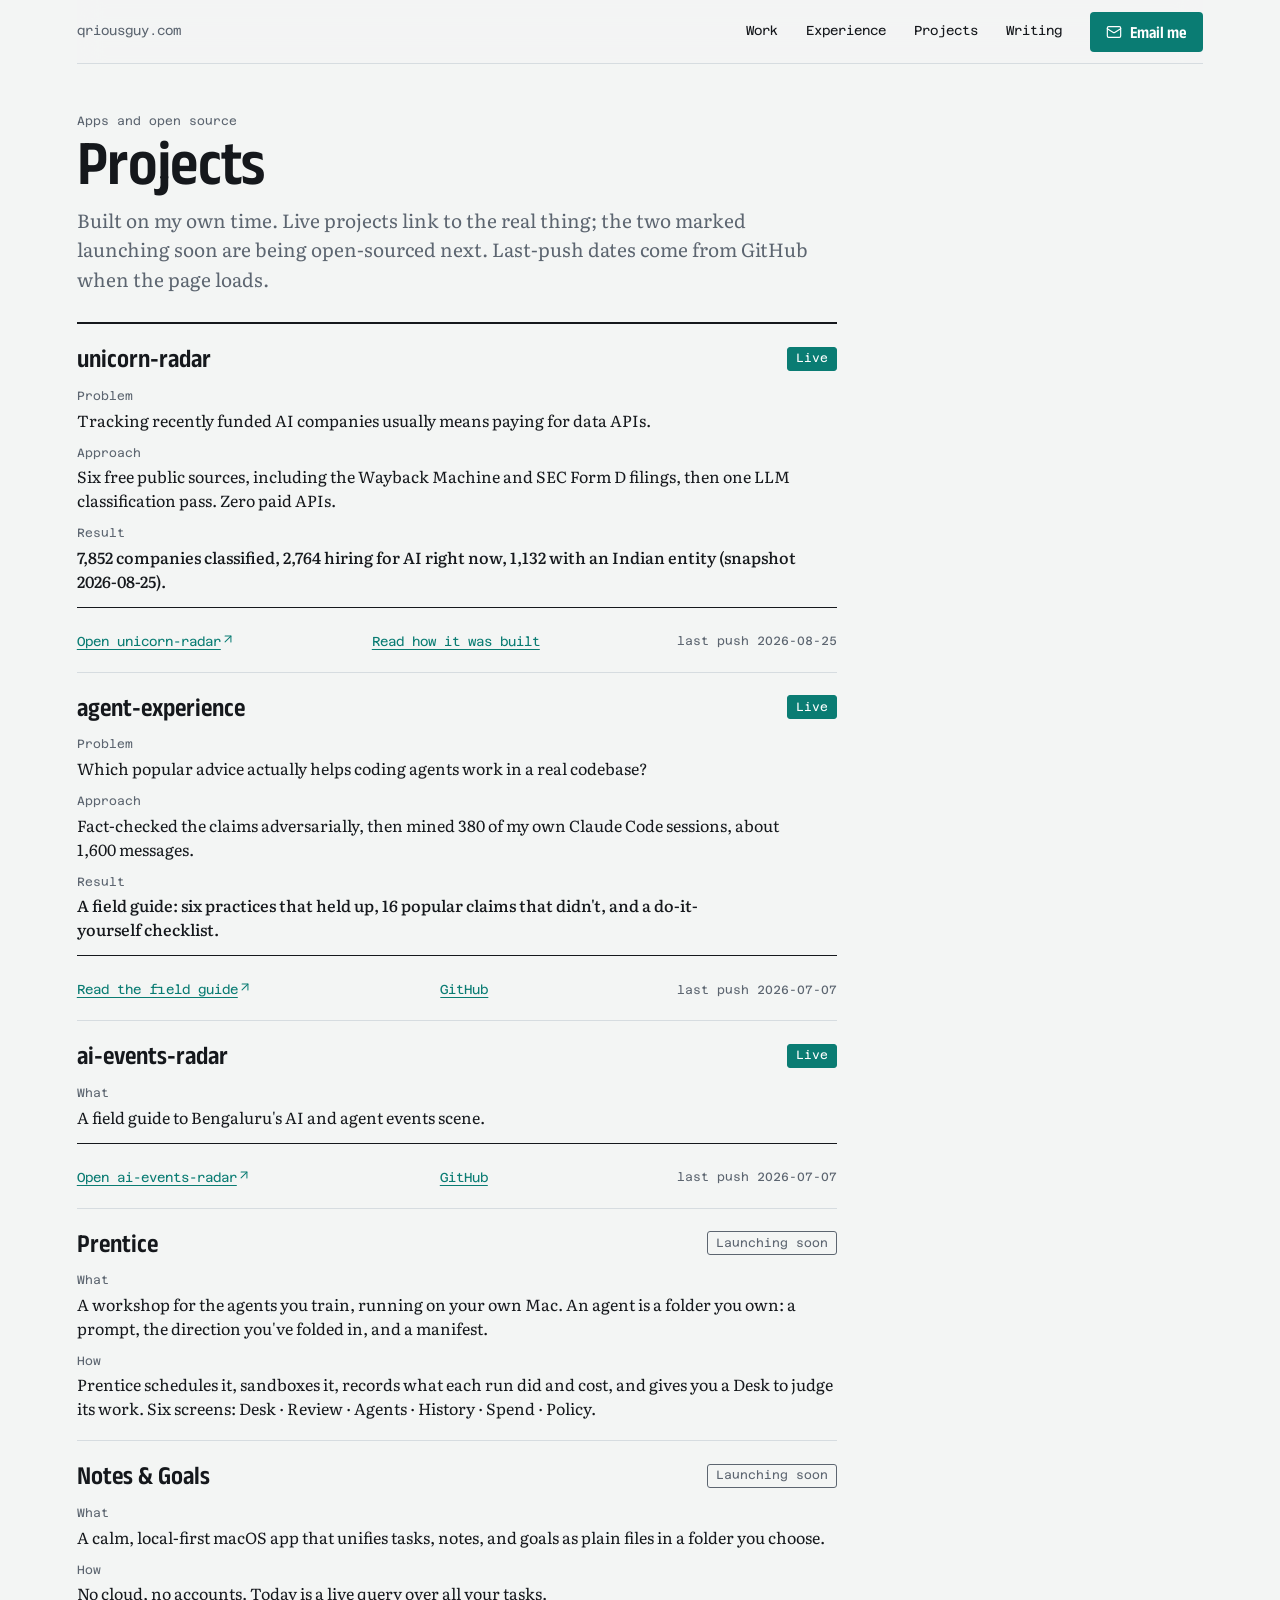
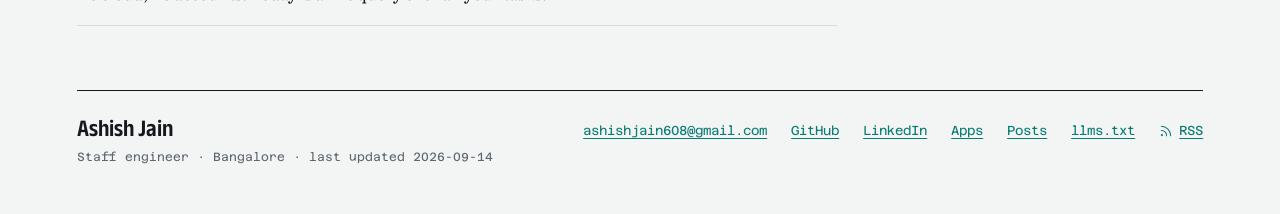
==== apps/index.html @ 2eccb139 "Revamp homepage: A2 Profile Card with receipts, agent-readable profile, command palette, live signal" ====
<!doctype html>
<html lang="en">
<head>
  <meta charset="utf-8">
  <meta name="viewport" content="width=device-width, initial-scale=1">
  <title>Projects — Ashish Jain</title>
  <meta name="description" content="Apps and open-source projects by Ashish Jain: unicorn-radar, agent-experience, ai-events-radar, and the upcoming Prentice and Notes & Goals.">
  <link rel="canonical" href="https://qriousguy.com/apps/">
  <meta property="og:type" content="website">
  <meta property="og:site_name" content="qriousguy.com">
  <meta property="og:title" content="Projects">
  <meta property="og:description" content="Apps and open-source projects by Ashish Jain: unicorn-radar, agent-experience, ai-events-radar, and the upcoming Prentice and Notes & Goals.">
  <meta property="og:url" content="https://qriousguy.com/apps/">
  <meta name="twitter:card" content="summary">
  <meta name="twitter:title" content="Projects">
  <meta name="twitter:description" content="Apps and open-source projects by Ashish Jain: unicorn-radar, agent-experience, ai-events-radar, and the upcoming Prentice and Notes & Goals.">
  <link rel="icon" type="image/svg+xml" href="/favicon.svg">
  <link rel="alternate" type="application/rss+xml" title="Ashish Jain — writing" href="/feed.xml">
  <link rel="preconnect" href="https://fonts.googleapis.com">
  <link rel="preconnect" href="https://fonts.gstatic.com" crossorigin>
  <link href="https://fonts.googleapis.com/css2?family=Anek+Latin:wdth,wght@75..125,400..700&family=Literata:opsz,wght@7..72,400;7..72,500&family=Azeret+Mono:wght@400;500&display=swap" rel="stylesheet">
  <link rel="stylesheet" href="/style.css">
</head>
<body>
<a class="skip-link" href="#main">Skip to content</a>
<div class="page">

  <nav class="nav" aria-label="Primary">
    <a class="home" href="/">qriousguy.com</a>
    <div class="right">
      <ul>
        <li><a href="/#work">Work</a></li>
        <li><a href="/#experience">Experience</a></li>
        <li><a href="/apps/">Projects</a></li>
        <li><a href="/posts/">Writing</a></li>
      </ul>
      <a class="btn" href="mailto:ashishjain608@gmail.com">
        <svg width="16" height="16" viewBox="0 0 24 24" fill="none" stroke="currentColor" stroke-width="1.75" stroke-linecap="round" stroke-linejoin="round" aria-hidden="true"><rect width="20" height="16" x="2" y="4" rx="2"/><path d="m22 7-8.97 5.7a1.94 1.94 0 0 1-2.06 0L2 7"/></svg>
        Email me
      </a>
    </div>
  </nav>

  <main id="main">
    <section class="doc">
      <div class="enter" style="--i:0">
        <p class="label">Apps and open source</p>
        <h1>Projects</h1>
        <p class="dek" style="margin-top:14px">Built on my own time. Live projects link to the real thing; the two marked launching soon are being open-sourced next. Last-push dates come from GitHub when the page loads.</p>
      </div>
      <div class="list enter" style="--i:1">
        <article class="proj" style="border-top:0;padding-top:20px">
          <div class="head"><h3>unicorn-radar</h3><span class="tag live">Live</span></div>
          <dl>
            <div><dt>Problem</dt><dd>Tracking recently funded AI companies usually means paying for data APIs.</dd></div>
            <div><dt>Approach</dt><dd>Six free public sources, including the Wayback Machine and SEC Form D filings, then one LLM classification pass. Zero paid APIs.</dd></div>
            <div><dt>Result</dt><dd class="result">7,852 companies classified, 2,764 hiring for AI right now, 1,132 with an Indian entity (snapshot 2026-08-25).</dd></div>
          </dl>
          <p class="foot"><a href="https://qriousguy.com/unicorn-radar-site/">Open unicorn-radar<svg width="14" height="14" viewBox="0 0 24 24" fill="none" stroke="currentColor" stroke-width="1.75" stroke-linecap="round" stroke-linejoin="round" aria-hidden="true"><path d="M7 7h10v10"/><path d="M7 17 17 7"/></svg></a><a href="/posts/six-free-sources-one-llm.html">Read how it was built</a><span class="push num" data-repo="unicorn-radar-site">last push 2026-08-25</span></p>
        </article>
        <article class="proj" style="border-top:0">
          <div class="head"><h3>agent-experience</h3><span class="tag live">Live</span></div>
          <dl>
            <div><dt>Problem</dt><dd>Which popular advice actually helps coding agents work in a real codebase?</dd></div>
            <div><dt>Approach</dt><dd>Fact-checked the claims adversarially, then mined 380 of my own Claude Code sessions, about 1,600 messages.</dd></div>
            <div><dt>Result</dt><dd class="result">A field guide: six practices that held up, 16 popular claims that didn't, and a do-it-yourself checklist.</dd></div>
          </dl>
          <p class="foot"><a href="https://qriousguy.com/agent-experience/">Read the field guide<svg width="14" height="14" viewBox="0 0 24 24" fill="none" stroke="currentColor" stroke-width="1.75" stroke-linecap="round" stroke-linejoin="round" aria-hidden="true"><path d="M7 7h10v10"/><path d="M7 17 17 7"/></svg></a><a href="https://github.com/Ashishjain608/agent-experience">GitHub</a><span class="push num" data-repo="agent-experience">last push 2026-07-07</span></p>
        </article>
        <article class="proj" style="border-top:0">
          <div class="head"><h3>ai-events-radar</h3><span class="tag live">Live</span></div>
          <dl><div><dt>What</dt><dd>A field guide to Bengaluru's AI and agent events scene.</dd></div></dl>
          <p class="foot"><a href="https://qriousguy.com/ai-events-radar/">Open ai-events-radar<svg width="14" height="14" viewBox="0 0 24 24" fill="none" stroke="currentColor" stroke-width="1.75" stroke-linecap="round" stroke-linejoin="round" aria-hidden="true"><path d="M7 7h10v10"/><path d="M7 17 17 7"/></svg></a><a href="https://github.com/Ashishjain608/ai-events-radar">GitHub</a><span class="push num" data-repo="ai-events-radar">last push 2026-07-07</span></p>
        </article>
        <article class="proj" style="border-top:0">
          <div class="head"><h3>Prentice</h3><span class="tag soon">Launching soon</span></div>
          <dl>
            <div><dt>What</dt><dd>A workshop for the agents you train, running on your own Mac. An agent is a folder you own: a prompt, the direction you've folded in, and a manifest.</dd></div>
            <div><dt>How</dt><dd>Prentice schedules it, sandboxes it, records what each run did and cost, and gives you a Desk to judge its work. Six screens: Desk · Review · Agents · History · Spend · Policy.</dd></div>
          </dl>
        </article>
        <article class="proj" style="border-top:0">
          <div class="head"><h3>Notes &amp; Goals</h3><span class="tag soon">Launching soon</span></div>
          <dl>
            <div><dt>What</dt><dd>A calm, local-first macOS app that unifies tasks, notes, and goals as plain files in a folder you choose.</dd></div>
            <div><dt>How</dt><dd>No cloud, no accounts. Today is a live query over all your tasks.</dd></div>
          </dl>
        </article>
      </div>
    </section>
  </main>

  <footer class="foot">
    <div class="who"><b>Ashish Jain</b><span class="num">Staff engineer · Bangalore · last updated 2026-09-14</span></div>
    <ul>
      <li><a href="mailto:ashishjain608@gmail.com">ashishjain608@gmail.com</a></li>
      <li><a href="https://github.com/Ashishjain608">GitHub</a></li>
      <li><a href="https://www.linkedin.com/in/ashishjain608">LinkedIn</a></li>
      <li><a href="/apps/">Apps</a></li>
      <li><a href="/posts/">Posts</a></li>
      <li><a href="/llms.txt">llms.txt</a></li>
      <li><a href="/feed.xml"><svg width="14" height="14" viewBox="0 0 24 24" fill="none" stroke="currentColor" stroke-width="1.75" stroke-linecap="round" stroke-linejoin="round" aria-hidden="true"><path d="M4 11a9 9 0 0 1 9 9"/><path d="M4 4a16 16 0 0 1 16 16"/><circle cx="5" cy="19" r="1"/></svg>RSS</a></li>
    </ul>
  </footer>
</div>
</body>
</html>
<script>
document.querySelectorAll('[data-repo]').forEach(function (el) {
  fetch('https://api.github.com/repos/Ashishjain608/' + el.dataset.repo).then(function (r) { return r.ok ? r.json() : null; })
    .then(function (d) { if (d && d.pushed_at) el.textContent = 'last push ' + d.pushed_at.slice(0, 10); }).catch(function () {});
});
</script>
---- style.css ----
/* qriousguy.com — A2 Profile Card design system.
   Palette: ground #F3F5F4 · ink #15181C · muted #5C6570 · teal #0A7C73
   Type: Anek Latin (display, condensed), Literata (body), Azeret Mono (labels, data) */

:root {
  color-scheme: light;
  --ground: #F3F5F4;
  --surface: #FFFFFF;
  --ink: #15181C;
  --muted: #5C6570;
  --hair: #D6DCE0;
  --hair2: #E1E6E9;
  --teal: #0A7C73;
  --teal-dk: #075E57;
  --teal-soft: #E6F2F0;
  --sel: #CFE7E4;
  --bar: #8E989F;
  --btn-border: #C3CBD1;
  --sans: "Anek Latin", "Avenir Next Condensed", "Arial Narrow", sans-serif;
  --serif: Literata, Georgia, "Times New Roman", serif;
  --mono: "Azeret Mono", ui-monospace, Menlo, monospace;
  --gutter: clamp(20px, 6vw, 120px);
}

*, *::before, *::after { box-sizing: border-box; }
html { scroll-behavior: smooth; }
@media (prefers-reduced-motion: reduce) { html { scroll-behavior: auto; } }
body {
  margin: 0;
  background: var(--ground);
  color: var(--ink);
  font: 17px/1.55 var(--serif);
  -webkit-font-smoothing: antialiased;
  text-wrap: pretty;
}
.page { max-width: 1440px; margin: 0 auto; padding: 0 var(--gutter) 48px; }
h1, h2, h3, h4 { margin: 0; font-family: var(--sans); font-stretch: 87.5%; font-weight: 600; text-wrap: balance; }
h2 { font-size: clamp(30px, 3vw, 38px); line-height: 1.1; }
h3 { font-size: 26px; line-height: 1.1; }
p, dl, dd, ul { margin: 0; }
ul { padding: 0; list-style: none; }
a { color: var(--teal); text-decoration-thickness: 1px; text-underline-offset: 3px; }
a:hover { color: var(--teal-dk); }
::selection { background: var(--sel); }
:focus-visible { outline: 2px solid var(--teal); outline-offset: 3px; }
svg { flex-shrink: 0; }
.mono { font-family: var(--mono); font-size: 13px; }
.label { font-family: var(--mono); font-size: 12px; color: var(--muted); }
.num { font-variant-numeric: tabular-nums; }
.skip-link { position: absolute; left: -999px; top: 8px; background: var(--ink); color: #fff; padding: 8px 12px; z-index: 10; }
.skip-link:focus { left: 8px; }
.sr-only { position: absolute; width: 1px; height: 1px; overflow: hidden; clip: rect(0 0 0 0); white-space: nowrap; }

/* Nav */
.nav { display: flex; align-items: center; justify-content: space-between; gap: 16px; min-height: 64px; border-bottom: 1px solid var(--hair); }
.nav .home { font-family: var(--mono); font-size: 13px; color: var(--muted); text-decoration: none; }
.nav .right { display: flex; align-items: center; gap: 28px; }
.nav ul { display: flex; align-items: center; gap: 28px; font-family: var(--mono); font-size: 13px; }
.nav ul a { color: var(--ink); text-decoration: none; padding-block: 10px; }
.nav ul a:hover { color: var(--teal); }
.btn { display: inline-flex; align-items: center; justify-content: center; gap: 8px; min-height: 40px; padding: 0 16px; background: var(--teal); color: #fff; border: 0; border-radius: 4px; text-decoration: none; font-family: var(--sans); font-stretch: 87.5%; font-weight: 600; font-size: 17px; cursor: pointer; transition: background 150ms ease-out, transform 150ms ease-out; }
.btn:hover { background: var(--teal-dk); color: #fff; }
.btn:active { transform: scale(.96); }
.btn.big { min-height: 52px; font-size: 20px; }
.btn.ghost { background: transparent; color: var(--ink); border: 1px solid var(--btn-border); font-weight: 500; font-size: 15px; min-height: 44px; }
.btn.ghost:hover { background: var(--surface); color: var(--ink); }
.search-btn { display: inline-flex; align-items: center; gap: 8px; min-height: 40px; padding: 0 10px; background: none; border: 1px solid var(--hair); border-radius: 4px; color: var(--muted); font-family: var(--mono); font-size: 12px; cursor: pointer; transition: border-color 150ms ease-out, color 150ms ease-out; }
.search-btn:hover { color: var(--ink); border-color: var(--btn-border); }
.kbd { font-family: var(--mono); font-size: 11px; border: 1px solid var(--hair); border-bottom-width: 2px; border-radius: 3px; padding: 1px 5px; color: var(--ink); background: var(--surface); }

/* Hero */
.hero { display: grid; grid-template-columns: minmax(0, 760px) 320px; justify-content: space-between; column-gap: 64px; row-gap: 40px; align-items: start; padding-block: 56px 64px; }
.hero .lead { display: flex; flex-direction: column; gap: 32px; }
.hero .kicker { font-family: var(--mono); font-size: 14px; color: var(--muted); }
.hero h1 { font-stretch: 75%; font-weight: 700; font-size: clamp(64px, 9vw, 128px); line-height: .86; letter-spacing: -.015em; margin-top: 16px; }
.hero .claim { font-family: var(--sans); font-stretch: 87.5%; font-weight: 600; font-size: clamp(30px, 3.4vw, 46px); line-height: 1.04; letter-spacing: -.01em; text-wrap: balance; }
.hero .intro { max-width: 680px; font-size: 19px; line-height: 1.6; margin-top: 16px; }

/* Key figures with receipts */
.figs-wrap { display: flex; flex-direction: column; gap: 12px; }
.figs { display: grid; grid-template-columns: repeat(4, minmax(0, 1fr)); column-gap: 16px; border-top: 1px solid var(--ink); }
.fig { display: flex; flex-direction: column; gap: 8px; padding: 16px 8px 12px; margin: 0 -8px; background: none; border: 0; border-radius: 4px; text-align: left; font: inherit; color: inherit; cursor: pointer; min-height: 44px; transition: background 150ms ease-out, transform 150ms ease-out; }
.fig:hover { background: var(--hair2); }
.fig:active { transform: scale(.98); }
.fig[aria-expanded="true"] { background: var(--teal-soft); }
.fig .big { font-family: var(--sans); font-stretch: 87.5%; font-weight: 600; font-size: clamp(36px, 4vw, 50px); line-height: .95; font-variant-numeric: tabular-nums; }
.fig .cap { font-size: 16px; line-height: 1.4; color: var(--muted); }
.fig .rc { display: none; }
.receipt { display: grid; grid-template-columns: repeat(3, minmax(0, 1fr)); gap: 12px 20px; padding: 12px 14px; border: 1px solid var(--hair); border-radius: 4px; background: var(--surface); font-size: 14px; line-height: 1.45; }
.receipt div { display: grid; gap: 2px; }
.receipt .k { font-family: var(--mono); font-size: 11px; letter-spacing: .04em; text-transform: uppercase; color: var(--muted); }
.receipt a { word-break: break-all; }

/* Profile card */
.card { display: flex; flex-direction: column; gap: 20px; background: var(--surface); border: 1px solid var(--hair); border-radius: 4px; padding: 24px; }
.card .status { display: flex; align-items: center; gap: 8px; font-family: var(--mono); font-size: 12px; color: var(--muted); }
.card .status .dot { width: 8px; height: 8px; border-radius: 50%; background: var(--teal); }
.card .status .on { color: var(--teal); font-weight: 500; }
.card .status .upd { margin-left: auto; }
.card .avail { font-size: 17px; line-height: 1.45; margin-top: 8px; }
.card .cta { display: flex; flex-direction: column; gap: 10px; }
.card .cta .addr { font-family: var(--mono); font-size: 13px; text-align: center; }
.card .links { display: flex; flex-direction: column; gap: 10px; padding-top: 20px; border-top: 1px solid var(--hair); }
.card .links a { display: flex; align-items: center; gap: 10px; font-size: 16px; color: var(--ink); text-decoration: none; min-height: 28px; }
.card .links a:hover { color: var(--teal); }
.card .links .h { font-family: var(--mono); font-size: 12px; color: var(--teal); }
.card dl { display: grid; grid-template-columns: 84px minmax(0, 1fr); row-gap: 10px; column-gap: 12px; align-items: baseline; padding-top: 20px; border-top: 1px solid var(--hair); }
.card dt { font-family: var(--mono); font-size: 12px; color: var(--muted); }
.card dd { font-size: 16px; line-height: 1.45; }

/* Sections */
.section { display: flex; flex-direction: column; gap: 32px; padding-block: 56px; border-top: 1px solid var(--hair); }
.sec-head { display: flex; flex-direction: column; gap: 10px; }
.sec-head .row { display: flex; align-items: baseline; justify-content: space-between; gap: 24px; flex-wrap: wrap; }
.sec-head .sub { font-size: 17px; line-height: 1.5; color: var(--muted); }
.arrow-link { display: inline-flex; align-items: center; gap: 6px; font-family: var(--mono); font-size: 13px; }

/* Case studies */
.cases { display: grid; grid-template-columns: repeat(2, minmax(0, 1fr)); column-gap: 56px; row-gap: 40px; }
.case { display: flex; flex-direction: column; gap: 16px; padding-top: 20px; border-top: 2px solid var(--ink); }
.case .head, .proj .head { display: flex; align-items: center; justify-content: space-between; gap: 12px; }
.case h3 { font-size: 30px; }
.case .summary { font-size: 19px; line-height: 1.5; }
.tag { display: inline-flex; align-items: center; height: 24px; padding: 0 8px; border: 1px solid var(--ink); border-radius: 3px; font-family: var(--mono); font-size: 12px; color: var(--ink); white-space: nowrap; }
.tag.live { background: var(--teal); border-color: var(--teal); color: #fff; }
.tag.soon { border-color: var(--muted); color: var(--muted); }
.tag.upcoming { border: 1px dashed var(--muted); color: var(--muted); height: 22px; padding: 0 7px; }
.par { display: grid; grid-template-columns: 96px minmax(0, 1fr); column-gap: 20px; row-gap: 14px; align-items: baseline; padding-top: 16px; border-top: 1px solid var(--hair); }
.par dt { font-family: var(--mono); font-size: 12px; color: var(--muted); }
.par dd { font-size: 16px; line-height: 1.55; }
.par dd.result { font-weight: 500; }

/* Experience */
.timeline { display: flex; flex-direction: column; border-top: 1px solid var(--hair); }
.trow { display: grid; grid-template-columns: 300px minmax(0, 1fr); column-gap: 40px; align-items: center; min-height: 60px; border-bottom: 1px solid var(--hair2); }
.trow:last-of-type { border-bottom-color: var(--hair); }
.trow .who { display: flex; flex-direction: column; gap: 2px; padding-block: 10px; }
.trow .who b { font-size: 17px; font-weight: 500; }
.trow .who span { font-family: var(--mono); font-size: 12px; color: var(--muted); }
.trow .track { position: relative; height: 14px; }
.trow .bar { position: absolute; top: 0; height: 14px; background: var(--bar); }
.trow .bar.now { background: var(--ink); }
.trow .mark { position: absolute; left: 0; top: 0; width: 14px; height: 14px; border: 2px solid var(--ink); border-radius: 50%; }
.axis { display: grid; grid-template-columns: 300px minmax(0, 1fr); column-gap: 40px; height: 32px; font-family: var(--mono); font-size: 12px; color: var(--muted); }
.axis div { position: relative; }
.axis div span { position: absolute; top: 10px; transform: translateX(-50%); }
.also { display: grid; grid-template-columns: 300px minmax(0, 1fr); column-gap: 40px; align-items: baseline; }
.also ul { display: grid; grid-template-columns: repeat(2, minmax(0, 1fr)); gap: 8px 40px; font-size: 17px; line-height: 1.5; }

/* Projects */
.projects { display: grid; grid-template-columns: repeat(3, minmax(0, 1fr)); column-gap: 40px; row-gap: 40px; }
.proj { display: flex; flex-direction: column; gap: 14px; padding-top: 18px; border-top: 2px solid var(--ink); }
.proj dl { display: flex; flex-direction: column; gap: 12px; }
.proj dl div { display: flex; flex-direction: column; gap: 2px; }
.proj dt { font-family: var(--mono); font-size: 12px; color: var(--muted); }
.proj dd { font-size: 16px; line-height: 1.5; }
.proj dd.result { font-weight: 500; }
.proj .foot { display: flex; flex-wrap: wrap; align-items: center; gap: 4px 12px; font-family: var(--mono); font-size: 13px; }
.proj .foot .push { font-size: 12px; color: var(--muted); }
.more { display: flex; flex-direction: column; gap: 16px; padding-top: 18px; border-top: 2px solid var(--ink); }
.more article { display: flex; flex-direction: column; gap: 6px; }
.more article + article { padding-top: 16px; border-top: 1px solid var(--hair); }
.more h3 { font-size: 21px; line-height: 1.15; }
.more p { font-size: 16px; line-height: 1.5; }
.more .foot { font-family: var(--mono); font-size: 12px; display: flex; flex-wrap: wrap; gap: 4px 12px; }
.more .foot .push { color: var(--muted); }

/* Writing */
.writing { display: grid; grid-template-columns: minmax(0, 760px) 320px; justify-content: space-between; column-gap: 64px; row-gap: 32px; }
.post-card { display: flex; flex-direction: column; gap: 12px; padding-top: 20px; border-top: 2px solid var(--ink); }
.post-card .meta { display: flex; align-items: center; gap: 10px; font-family: var(--mono); font-size: 12px; color: var(--muted); }
.post-card .meta time { color: var(--ink); }
.post-card h3 { font-size: clamp(28px, 3vw, 36px); line-height: 1.06; }
.post-card h3 a { color: var(--ink); text-decoration: none; }
.post-card h3 a:hover { color: var(--teal); }
.post-card .dek { font-size: 19px; line-height: 1.55; }
.post-card .arrow-link { align-self: flex-start; }
.nextup { display: flex; flex-direction: column; gap: 4px; padding-top: 20px; border-top: 2px solid var(--ink); }
.nextup .label { margin-bottom: 6px; }
.nextup li { display: flex; flex-direction: column; align-items: flex-start; gap: 6px; padding-block: 12px; border-bottom: 1px solid var(--hair); }
.nextup li:last-child { border-bottom: 0; }
.nextup li span:last-child { font-size: 17px; line-height: 1.4; color: var(--muted); }

/* Contact */
.contact { padding-block: 0 56px; }
.contact-box { display: grid; grid-template-columns: minmax(0, 1fr) 320px; column-gap: 80px; row-gap: 32px; align-items: center; background: var(--surface); border: 1px solid var(--hair); border-radius: 4px; padding: clamp(24px, 4vw, 48px); }
.contact-box .text { display: flex; flex-direction: column; gap: 28px; }
.contact-box h2 { font-size: clamp(34px, 3.4vw, 46px); line-height: 1.04; }
.contact-box .pitch { max-width: 620px; font-size: 19px; line-height: 1.5; margin-top: 12px; }
.offers { display: grid; grid-template-columns: repeat(3, minmax(0, 1fr)); gap: 16px 32px; }
.offers li { display: flex; flex-direction: column; gap: 6px; padding-top: 14px; border-top: 1px solid var(--hair); }
.offers b { font-family: var(--sans); font-stretch: 87.5%; font-weight: 600; font-size: 22px; line-height: 1.15; }
.offers span { font-size: 16px; line-height: 1.5; color: var(--muted); }
.contact-box .cta { display: flex; flex-direction: column; gap: 12px; }
.contact-box .cta .addr { font-family: var(--mono); font-size: 14px; text-align: center; }
.contact-box .cta .pair { display: grid; grid-template-columns: repeat(2, minmax(0, 1fr)); gap: 10px; margin-top: 6px; }

/* For agents */
.agents { display: grid; grid-template-columns: minmax(0, 760px) 320px; justify-content: space-between; column-gap: 64px; row-gap: 24px; }
.agents .text { display: flex; flex-direction: column; gap: 14px; }
.agents .text p { font-size: 17px; line-height: 1.55; }
.agents .files { display: flex; flex-direction: column; border-top: 2px solid var(--ink); }
.agents .files a { display: flex; justify-content: space-between; gap: 12px; align-items: baseline; padding-block: 12px; border-bottom: 1px solid var(--hair); text-decoration: none; color: var(--ink); min-height: 44px; }
.agents .files a:hover { color: var(--teal); }
.agents .files .n { font-family: var(--mono); font-size: 14px; }
.agents .files .d { font-size: 13px; color: var(--muted); text-align: right; }
.prompt { display: flex; flex-direction: column; gap: 10px; padding: 14px 16px; border: 1px solid var(--hair); border-radius: 4px; background: var(--surface); }
.prompt code { font-family: var(--mono); font-size: 13px; line-height: 1.5; color: var(--ink); word-break: break-word; }
.prompt .row { display: flex; align-items: center; gap: 12px; flex-wrap: wrap; }
.prompt .row span { font-family: var(--mono); font-size: 12px; color: var(--muted); }

/* Footer */
.foot { display: flex; justify-content: space-between; align-items: flex-start; gap: 24px 40px; flex-wrap: wrap; padding-top: 24px; border-top: 1px solid var(--ink); }
.foot .who { display: flex; flex-direction: column; gap: 6px; }
.foot .who b { font-family: var(--sans); font-stretch: 87.5%; font-weight: 600; font-size: 24px; line-height: 1.1; }
.foot .who span { font-family: var(--mono); font-size: 12px; color: var(--muted); }
.foot ul { display: flex; align-items: center; gap: 12px 24px; flex-wrap: wrap; font-family: var(--mono); font-size: 13px; }
.foot ul a { display: inline-flex; align-items: center; gap: 6px; min-height: 32px; }
.budget { width: 100%; font-family: var(--mono); font-size: 12px; color: var(--muted); display: flex; flex-wrap: wrap; gap: 6px 16px; }

/* Command palette */
dialog.pal { border: 1px solid var(--hair); border-radius: 6px; padding: 0; width: min(560px, 92vw); background: var(--surface); color: var(--ink); box-shadow: 0 1px 2px rgba(21,24,28,.06), 0 16px 40px rgba(21,24,28,.14); }
dialog.pal::backdrop { background: rgba(21,24,28,.45); }
.pal input { width: 100%; font: 17px var(--serif); padding: 16px 18px; border: 0; border-bottom: 1px solid var(--hair2); background: transparent; color: var(--ink); outline: 0; }
.pal ul { padding: 8px; max-height: 340px; overflow: auto; display: grid; gap: 2px; }
.pal li { display: flex; justify-content: space-between; gap: 12px; padding: 10px 12px; border-radius: 4px; font-family: var(--sans); font-stretch: 87.5%; font-size: 17px; cursor: pointer; min-height: 44px; align-items: center; }
.pal li[aria-selected="true"] { background: var(--teal-soft); }
.pal li .label { font-size: 11px; white-space: nowrap; }
.pal .empty { padding: 18px 12px; color: var(--muted); font-size: 15px; }

/* Secondary pages: apps, posts index, post, 404 */
.doc { max-width: 760px; display: flex; flex-direction: column; gap: 28px; padding-block: 48px 64px; }
.doc h1 { font-size: clamp(40px, 5vw, 64px); line-height: .96; letter-spacing: -.01em; }
.doc .dek { font-size: 19px; line-height: 1.55; color: var(--muted); }
.list { display: flex; flex-direction: column; border-top: 2px solid var(--ink); }
.list > * { padding-block: 20px; border-bottom: 1px solid var(--hair); }
.post { max-width: 720px; padding-block: 48px 64px; }
.post .back { font-family: var(--mono); font-size: 13px; display: inline-flex; align-items: center; gap: 6px; }
.post h1 { font-size: clamp(36px, 4.5vw, 56px); line-height: 1; margin-top: 20px; }
.post .post-meta { font-family: var(--mono); font-size: 13px; color: var(--muted); margin: 14px 0 32px; }
.post h2 { font-size: 28px; margin: 40px 0 12px; }
.post p { margin-bottom: 18px; font-size: 18px; line-height: 1.65; }
.post ul { list-style: disc; padding-left: 22px; margin-bottom: 18px; }
.post li { margin-bottom: 6px; font-size: 18px; line-height: 1.6; }
.post code { font-family: var(--mono); font-size: .86em; background: var(--surface); border: 1px solid var(--hair2); border-radius: 3px; padding: 1px 5px; }
.post pre { background: var(--surface); border: 1px solid var(--hair); border-radius: 4px; padding: 14px 16px; overflow-x: auto; margin-bottom: 18px; }
.post pre code { border: 0; padding: 0; background: none; font-size: 14px; }
.post-foot { margin-top: 40px; padding-top: 20px; border-top: 1px solid var(--hair); }
.lost { display: flex; flex-direction: column; gap: 16px; padding-block: 96px; max-width: 640px; }
.lost h1 { font-size: clamp(48px, 8vw, 96px); line-height: .9; }

/* Responsive */
@media (max-width: 1100px) {
  .hero, .writing, .agents { grid-template-columns: 1fr; }
  .card { max-width: 480px; }
  .contact-box { grid-template-columns: 1fr; }
  .contact-box .cta { max-width: 420px; }
}
@media (max-width: 860px) {
  .nav ul { display: none; }
  .cases, .projects { grid-template-columns: 1fr; }
  .trow, .axis, .also { grid-template-columns: 1fr; column-gap: 0; }
  .trow { min-height: 0; padding-block: 10px; row-gap: 8px; }
  .trow .who { padding-block: 0; }
  .axis { height: 28px; }
  .axis > span { display: none; }
  .also ul { grid-template-columns: 1fr; }
  .receipt { grid-template-columns: 1fr; }
}
@media (max-width: 600px) {
  .figs { grid-template-columns: repeat(2, minmax(0, 1fr)); }
  .fig .cap { font-size: 15px; }
  .hero { padding-block: 32px 40px; }
  .hero .intro { font-size: 17px; }
  .section { padding-block: 36px; gap: 24px; }
  .case h3 { font-size: 24px; }
  .case .summary, .post-card .dek, .contact-box .pitch { font-size: 17px; }
  .offers { grid-template-columns: 1fr; }
  .contact-box .cta .pair { grid-template-columns: 1fr; }
  .search-btn .kbd { display: none; }
  .par { grid-template-columns: 1fr; row-gap: 4px; }
  .par dt { margin-top: 10px; }
  .par dt:first-child { margin-top: 0; }
}

/* ---------- Motion. Every animation has a fully visible resting state and is off under reduced motion. ---------- */
@view-transition { navigation: auto; }
.nav { position: sticky; top: 0; z-index: 5; background: color-mix(in srgb, var(--ground) 82%, transparent); backdrop-filter: blur(12px); -webkit-backdrop-filter: blur(12px); }
.arrow-link svg, .proj .foot a svg { transition: transform 150ms ease-out; }
.arrow-link:hover svg, .proj .foot a:hover svg { transform: translateX(3px); }
.proj .foot a:hover svg { transform: translate(2px, -2px); }
.case, .proj, .more, .post-card, .nextup, .contact-box, .card { transition: border-color 200ms ease-out; }
.nav ul a { background: linear-gradient(var(--teal), var(--teal)) no-repeat 0 100% / 0 1px; transition: background-size 200ms ease-out, color 150ms ease-out; }
.nav ul a:hover { background-size: 100% 1px; }
.receipt div { animation: rcfade 220ms ease-out both; }
@keyframes rcfade { from { opacity: 0; transform: translateY(3px); } }
.card .status .dot { position: relative; }
.card .status .dot.pulse::after { content: ""; position: absolute; inset: -4px; border-radius: 50%; border: 1px solid var(--teal); opacity: 0; }

/* Event ticker: 2M+ events a day is about 23 a second. Ticks pass the marker at that rate. */
.ticker { display: flex; flex-direction: column; gap: 8px; }
.ticker .strip { position: relative; height: 22px; overflow: hidden; border-block: 1px solid var(--hair); }
.ticker .ticks { position: absolute; inset: 0; background: repeating-linear-gradient(90deg, var(--teal) 0 1.5px, transparent 1.5px 12px); opacity: .7; -webkit-mask: linear-gradient(90deg, transparent, #000 15%, #000 85%, transparent); mask: linear-gradient(90deg, transparent, #000 15%, #000 85%, transparent); }
.ticker .strip::after { content: ""; position: absolute; left: 50%; top: 0; bottom: 0; width: 2px; background: var(--ink); }
.ticker .cap { display: flex; justify-content: space-between; gap: 12px; flex-wrap: wrap; font-family: var(--mono); font-size: 12px; color: var(--muted); }

@media (prefers-reduced-motion: no-preference) {
  .enter { animation: enter 700ms cubic-bezier(.2, 0, 0, 1) both; animation-delay: calc(var(--i, 0) * 110ms); }
  @keyframes enter { from { opacity: 0; transform: translateY(14px); filter: blur(6px); } to { opacity: 1; transform: none; filter: blur(0); } }
  .card .status .dot.pulse::after { animation: pulse 2.4s ease-out infinite; }
  @keyframes pulse { 0% { transform: scale(.6); opacity: .9; } 70%, 100% { transform: scale(2.2); opacity: 0; } }
  .ticker .ticks { animation: tick 1s linear infinite; }
  @keyframes tick { to { background-position: -276px 0; } }
  .btn, .search-btn, .fig { will-change: transform; }
  dialog.pal[open] { animation: palin 160ms cubic-bezier(.2, 0, 0, 1); }
  dialog.pal[open]::backdrop { animation: fadein 160ms ease-out; }
  @keyframes palin { from { opacity: 0; transform: translateY(6px) scale(.98); } }
  @keyframes fadein { from { opacity: 0; } }
  @supports (animation-timeline: view()) {
    .rise { animation: rise linear both; animation-timeline: view(); animation-range: entry 0% entry 35%; }
    @keyframes rise { from { opacity: 0; transform: translateY(18px); } to { opacity: 1; transform: none; } }
    .grow { transform-origin: left; animation: grow linear both; animation-timeline: view(); animation-range: entry 0% entry 60%; }
    @keyframes grow { from { transform: scaleX(0); } to { transform: scaleX(1); } }
    .nav { animation: navshade linear both; animation-timeline: scroll(); animation-range: 0 120px; }
    @keyframes navshade { to { box-shadow: 0 1px 0 var(--hair), 0 8px 24px rgba(21,24,28,.06); } }
  }
}
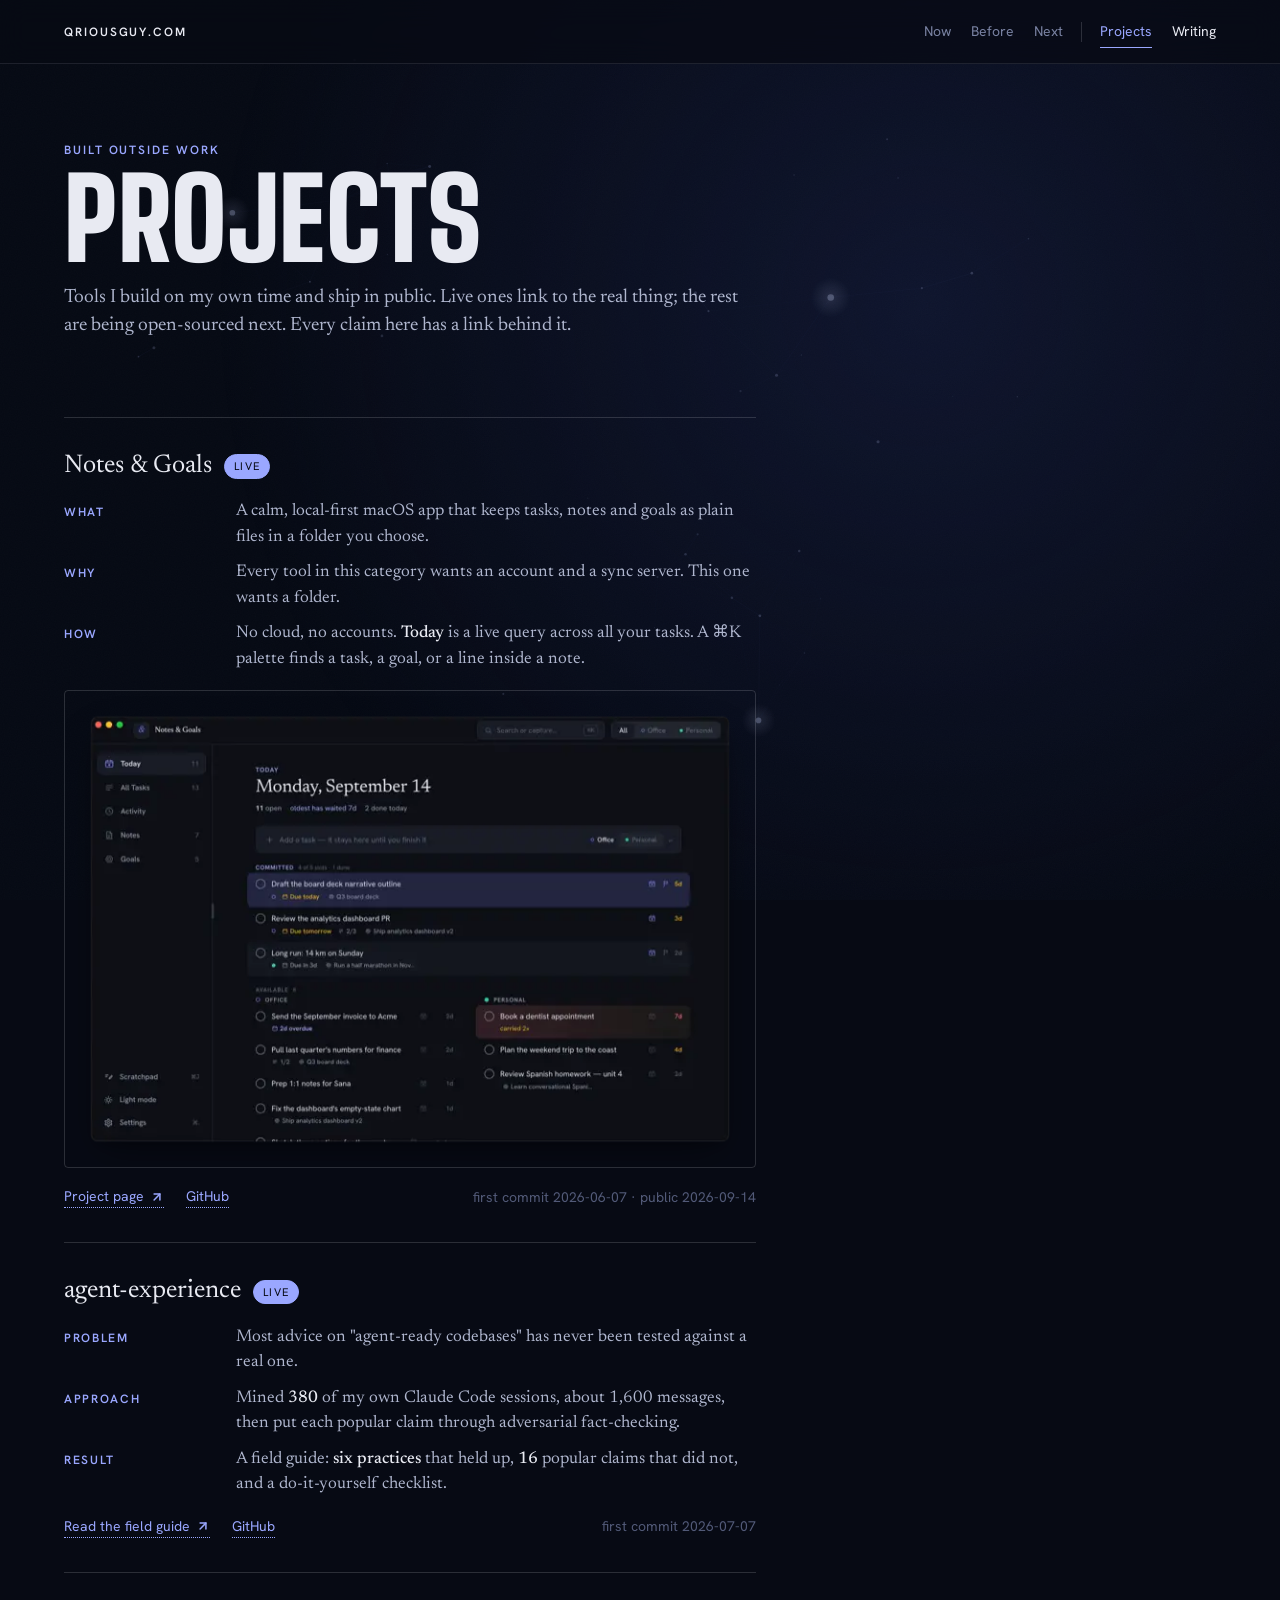
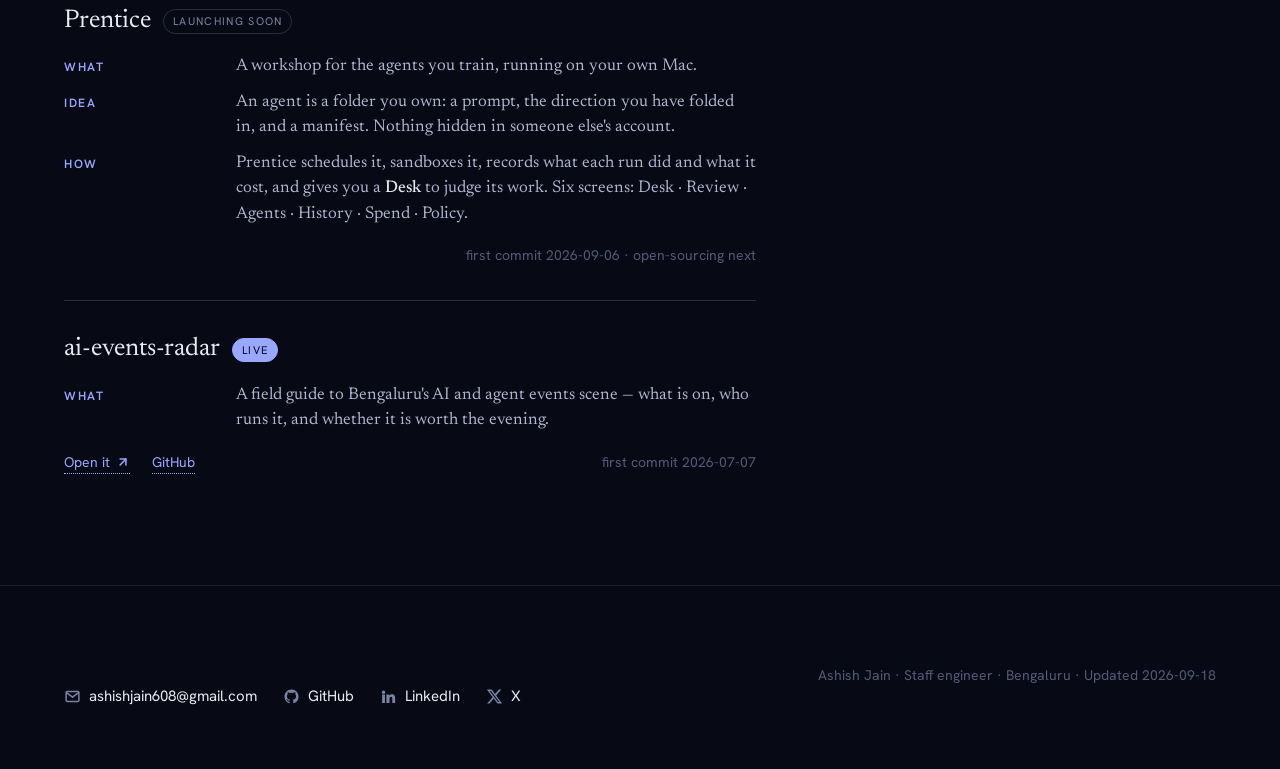
==== commit 9e9f8fc3: "Rebuild the site on the Nebula palette, generated from components Replaces the hand-maintained pages" ====
--- a/apps/index.html
+++ b/apps/index.html
@@ -1,113 +1,14 @@
 <!doctype html>
 <html lang="en">
 <head>
-  <meta charset="utf-8">
-  <meta name="viewport" content="width=device-width, initial-scale=1">
-  <title>Projects — Ashish Jain</title>
-  <meta name="description" content="Apps and open-source projects by Ashish Jain: unicorn-radar, agent-experience, ai-events-radar, and the upcoming Prentice and Notes & Goals.">
-  <link rel="canonical" href="https://qriousguy.com/apps/">
-  <meta property="og:type" content="website">
-  <meta property="og:site_name" content="qriousguy.com">
-  <meta property="og:title" content="Projects">
-  <meta property="og:description" content="Apps and open-source projects by Ashish Jain: unicorn-radar, agent-experience, ai-events-radar, and the upcoming Prentice and Notes & Goals.">
-  <meta property="og:url" content="https://qriousguy.com/apps/">
-  <meta name="twitter:card" content="summary">
-  <meta name="twitter:title" content="Projects">
-  <meta name="twitter:description" content="Apps and open-source projects by Ashish Jain: unicorn-radar, agent-experience, ai-events-radar, and the upcoming Prentice and Notes & Goals.">
-  <link rel="icon" type="image/svg+xml" href="/favicon.svg">
-  <link rel="alternate" type="application/rss+xml" title="Ashish Jain — writing" href="/feed.xml">
-  <link rel="preconnect" href="https://fonts.googleapis.com">
-  <link rel="preconnect" href="https://fonts.gstatic.com" crossorigin>
-  <link href="https://fonts.googleapis.com/css2?family=Anek+Latin:wdth,wght@75..125,400..700&family=Literata:opsz,wght@7..72,400;7..72,500&family=Azeret+Mono:wght@400;500&display=swap" rel="stylesheet">
-  <link rel="stylesheet" href="/style.css">
+<meta charset="utf-8">
+<title>Projects — Ashish Jain</title>
+<link rel="canonical" href="https://qriousguy.com/projects/">
+<meta http-equiv="refresh" content="0; url=/projects/">
+<meta name="robots" content="noindex">
 </head>
 <body>
-<a class="skip-link" href="#main">Skip to content</a>
-<div class="page">
-
-  <nav class="nav" aria-label="Primary">
-    <a class="home" href="/">qriousguy.com</a>
-    <div class="right">
-      <ul>
-        <li><a href="/#work">Work</a></li>
-        <li><a href="/#experience">Experience</a></li>
-        <li><a href="/apps/">Projects</a></li>
-        <li><a href="/posts/">Writing</a></li>
-      </ul>
-      <a class="btn" href="mailto:ashishjain608@gmail.com">
-        <svg width="16" height="16" viewBox="0 0 24 24" fill="none" stroke="currentColor" stroke-width="1.75" stroke-linecap="round" stroke-linejoin="round" aria-hidden="true"><rect width="20" height="16" x="2" y="4" rx="2"/><path d="m22 7-8.97 5.7a1.94 1.94 0 0 1-2.06 0L2 7"/></svg>
-        Email me
-      </a>
-    </div>
-  </nav>
-
-  <main id="main">
-    <section class="doc">
-      <div class="enter" style="--i:0">
-        <p class="label">Apps and open source</p>
-        <h1>Projects</h1>
-        <p class="dek" style="margin-top:14px">Built on my own time. Live projects link to the real thing; the two marked launching soon are being open-sourced next. Last-push dates come from GitHub when the page loads.</p>
-      </div>
-      <div class="list enter" style="--i:1">
-        <article class="proj" style="border-top:0;padding-top:20px">
-          <div class="head"><h3>unicorn-radar</h3><span class="tag live">Live</span></div>
-          <dl>
-            <div><dt>Problem</dt><dd>Tracking recently funded AI companies usually means paying for data APIs.</dd></div>
-            <div><dt>Approach</dt><dd>Six free public sources, including the Wayback Machine and SEC Form D filings, then one LLM classification pass. Zero paid APIs.</dd></div>
-            <div><dt>Result</dt><dd class="result">7,852 companies classified, 2,764 hiring for AI right now, 1,132 with an Indian entity (snapshot 2026-08-25).</dd></div>
-          </dl>
-          <p class="foot"><a href="https://qriousguy.com/unicorn-radar-site/">Open unicorn-radar<svg width="14" height="14" viewBox="0 0 24 24" fill="none" stroke="currentColor" stroke-width="1.75" stroke-linecap="round" stroke-linejoin="round" aria-hidden="true"><path d="M7 7h10v10"/><path d="M7 17 17 7"/></svg></a><a href="/posts/six-free-sources-one-llm.html">Read how it was built</a><span class="push num" data-repo="unicorn-radar-site">last push 2026-08-25</span></p>
-        </article>
-        <article class="proj" style="border-top:0">
-          <div class="head"><h3>agent-experience</h3><span class="tag live">Live</span></div>
-          <dl>
-            <div><dt>Problem</dt><dd>Which popular advice actually helps coding agents work in a real codebase?</dd></div>
-            <div><dt>Approach</dt><dd>Fact-checked the claims adversarially, then mined 380 of my own Claude Code sessions, about 1,600 messages.</dd></div>
-            <div><dt>Result</dt><dd class="result">A field guide: six practices that held up, 16 popular claims that didn't, and a do-it-yourself checklist.</dd></div>
-          </dl>
-          <p class="foot"><a href="https://qriousguy.com/agent-experience/">Read the field guide<svg width="14" height="14" viewBox="0 0 24 24" fill="none" stroke="currentColor" stroke-width="1.75" stroke-linecap="round" stroke-linejoin="round" aria-hidden="true"><path d="M7 7h10v10"/><path d="M7 17 17 7"/></svg></a><a href="https://github.com/Ashishjain608/agent-experience">GitHub</a><span class="push num" data-repo="agent-experience">last push 2026-07-07</span></p>
-        </article>
-        <article class="proj" style="border-top:0">
-          <div class="head"><h3>ai-events-radar</h3><span class="tag live">Live</span></div>
-          <dl><div><dt>What</dt><dd>A field guide to Bengaluru's AI and agent events scene.</dd></div></dl>
-          <p class="foot"><a href="https://qriousguy.com/ai-events-radar/">Open ai-events-radar<svg width="14" height="14" viewBox="0 0 24 24" fill="none" stroke="currentColor" stroke-width="1.75" stroke-linecap="round" stroke-linejoin="round" aria-hidden="true"><path d="M7 7h10v10"/><path d="M7 17 17 7"/></svg></a><a href="https://github.com/Ashishjain608/ai-events-radar">GitHub</a><span class="push num" data-repo="ai-events-radar">last push 2026-07-07</span></p>
-        </article>
-        <article class="proj" style="border-top:0">
-          <div class="head"><h3>Prentice</h3><span class="tag soon">Launching soon</span></div>
-          <dl>
-            <div><dt>What</dt><dd>A workshop for the agents you train, running on your own Mac. An agent is a folder you own: a prompt, the direction you've folded in, and a manifest.</dd></div>
-            <div><dt>How</dt><dd>Prentice schedules it, sandboxes it, records what each run did and cost, and gives you a Desk to judge its work. Six screens: Desk · Review · Agents · History · Spend · Policy.</dd></div>
-          </dl>
-        </article>
-        <article class="proj" style="border-top:0">
-          <div class="head"><h3>Notes &amp; Goals</h3><span class="tag soon">Launching soon</span></div>
-          <dl>
-            <div><dt>What</dt><dd>A calm, local-first macOS app that unifies tasks, notes, and goals as plain files in a folder you choose.</dd></div>
-            <div><dt>How</dt><dd>No cloud, no accounts. Today is a live query over all your tasks.</dd></div>
-          </dl>
-        </article>
-      </div>
-    </section>
-  </main>
-
-  <footer class="foot">
-    <div class="who"><b>Ashish Jain</b><span class="num">Staff engineer · Bangalore · last updated 2026-09-14</span></div>
-    <ul>
-      <li><a href="mailto:ashishjain608@gmail.com">ashishjain608@gmail.com</a></li>
-      <li><a href="https://github.com/Ashishjain608">GitHub</a></li>
-      <li><a href="https://www.linkedin.com/in/ashishjain608">LinkedIn</a></li>
-      <li><a href="/apps/">Apps</a></li>
-      <li><a href="/posts/">Posts</a></li>
-      <li><a href="/llms.txt">llms.txt</a></li>
-      <li><a href="/feed.xml"><svg width="14" height="14" viewBox="0 0 24 24" fill="none" stroke="currentColor" stroke-width="1.75" stroke-linecap="round" stroke-linejoin="round" aria-hidden="true"><path d="M4 11a9 9 0 0 1 9 9"/><path d="M4 4a16 16 0 0 1 16 16"/><circle cx="5" cy="19" r="1"/></svg>RSS</a></li>
-    </ul>
-  </footer>
-</div>
+<p>This page moved to <a href="/projects/">/projects/</a>.</p>
+<script>location.replace('/projects/');</script>
 </body>
 </html>
-<script>
-document.querySelectorAll('[data-repo]').forEach(function (el) {
-  fetch('https://api.github.com/repos/Ashishjain608/' + el.dataset.repo).then(function (r) { return r.ok ? r.json() : null; })
-    .then(function (d) { if (d && d.pushed_at) el.textContent = 'last push ' + d.pushed_at.slice(0, 10); }).catch(function () {});
-});
-</script>
